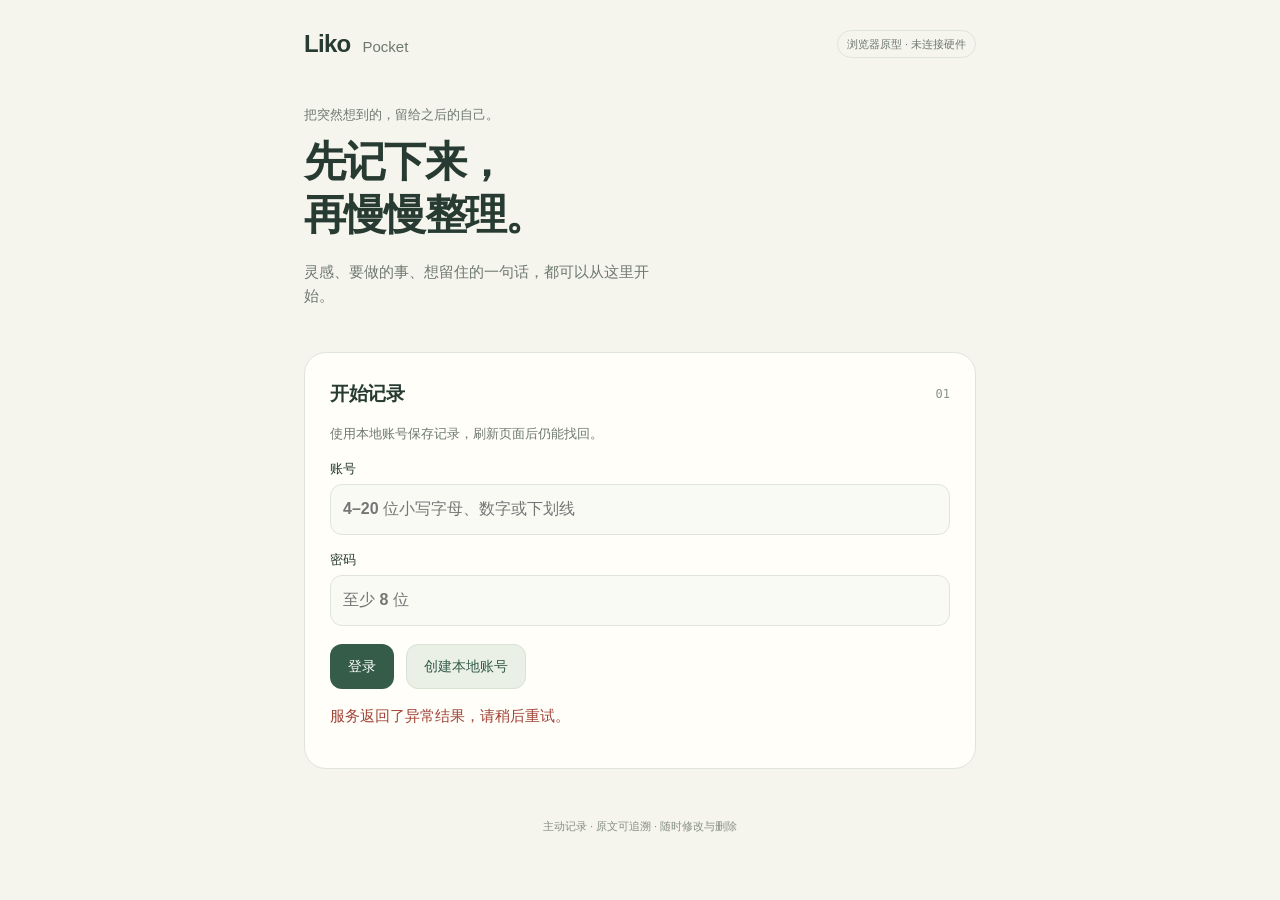
==== backend/pocket-ui/index.html @ daebbeee "feat: 启动 Liko Pocket 本地记录与语音接入原型" ====
<!doctype html>
<html lang="zh-CN">
<head>
  <meta charset="utf-8"><meta name="viewport" content="width=device-width,initial-scale=1,viewport-fit=cover">
  <meta name="color-scheme" content="light"><title>Liko Pocket · 随手记住</title>
  <link rel="stylesheet" href="style.css"><script src="app.js" defer></script>
</head>
<body>
  <main>
    <header><a class="brand" href="/pocket/">Liko <span>Pocket</span></a><span class="badge">浏览器原型 · 未连接硬件</span></header>
    <section class="intro"><p class="eyebrow">把突然想到的，留给之后的自己。</p><h1>先记下来，<br>再慢慢整理。</h1><p>灵感、要做的事、想留住的一句话，都可以从这里开始。</p></section>
    <section id="account" class="card">
      <div class="section-heading"><h2>开始记录</h2><span class="step">01</span></div>
      <p class="muted">使用本地账号保存记录，刷新页面后仍能找回。</p>
      <form id="auth-form"><label>账号<input id="username" autocomplete="username" required minlength="4" maxlength="20" placeholder="4–20 位小写字母、数字或下划线"></label><label>密码<input id="password" type="password" autocomplete="current-password" required minlength="8" maxlength="128" placeholder="至少 8 位"></label><div class="actions"><button type="submit" id="login-button">登录</button><button type="button" class="secondary" id="register-button">创建本地账号</button></div></form>
      <p id="auth-status" role="status" aria-live="polite"></p>
      <div id="recovery" hidden><strong>请保存一次性恢复码</strong><p id="recovery-code" class="code"></p><p class="muted">忘记密码时会用到；此处只展示一次。</p><button id="continue-recording" type="button">已保存，开始记录</button></div>
    </section>
    <div id="workspace" hidden>
      <div class="user-bar"><span id="current-user"></span><button id="logout" class="text-button">退出账号</button></div>
      <section class="card">
        <div class="section-heading"><h2>记一条</h2><span class="step">01</span></div>
        <p class="muted" id="capabilities">正在检查记录服务…</p>
        <label for="note-text" class="sr-only">记录内容</label><textarea id="note-text" rows="5" maxlength="4000" placeholder="例如：周五前把访谈提纲发给老师。"></textarea>
        <div class="recording-bar"><button id="record-button" class="secondary" disabled>开始录音</button><span id="recording-status" class="muted" role="status">单次最多 60 秒</span></div>
        <audio id="audio-preview" controls hidden></audio><button id="retry-voice" class="text-button" hidden>重新识别这段录音</button>
        <div class="actions"><button id="save-button">保存记录</button><span id="save-status" role="status" aria-live="polite"></span></div>
      </section>
      <section class="notes-section">
        <div class="section-heading"><h2>找回之前的想法</h2><span class="step">02</span></div>
        <form id="search-form" class="search"><label class="sr-only" for="query">搜索记录关键词</label><input id="query" maxlength="100" placeholder="搜索原文关键词，例如「访谈」"><label class="sr-only" for="kind-filter">记录类型</label><select id="kind-filter"><option value="">全部</option><option value="note">随手记</option><option value="idea">灵感</option><option value="task">待办</option></select><button type="submit" class="secondary">查找</button></form>
        <p id="list-status" role="status" aria-live="polite" class="muted"></p><div id="notes"></div>
      </section>
    </div>
    <footer>主动记录 · 原文可追溯 · 随时修改与删除</footer>
  </main>
  <dialog id="edit-dialog"><form id="edit-form"><div class="section-heading"><h2>修改记录</h2><button type="button" id="close-editor" class="text-button">关闭</button></div><label>记录正文<textarea id="edit-text" rows="7" maxlength="4000" required></textarea></label><label>类型<select id="edit-kind"><option value="note">随手记</option><option value="idea">灵感</option><option value="task">待办</option></select></label><p class="muted">保存修改后会清除旧的自动整理结果；初始原文保留在详情中，方便核对。</p><p id="edit-status" role="status"></p><div class="actions"><button id="edit-save" type="submit">保存修改</button><button id="delete-button" type="button" class="danger">删除记录</button></div></form></dialog>
</body></html>
---- backend/pocket-ui/style.css ----
:root{font-family:-apple-system,BlinkMacSystemFont,"Segoe UI","PingFang SC",sans-serif;color:#273b32;background:#f5f4ed;font-size:15px;line-height:1.65;--green:#345c48;--muted:#6e796e;--border:#e0e5d9}*{box-sizing:border-box}body{margin:0}main{max-width:720px;margin:auto;padding:24px 24px calc(28px + env(safe-area-inset-bottom))}header,.section-heading,.actions,.recording-bar,.user-bar{display:flex;align-items:center;justify-content:space-between;gap:12px}.brand{font-size:24px;font-weight:750;letter-spacing:-.7px;text-decoration:none;color:inherit}.brand span{font-size:15px;font-weight:500;letter-spacing:0;color:var(--muted);margin-left:6px}.badge{font-size:11px;border:1px solid var(--border);border-radius:50px;padding:4px 9px;color:var(--muted);white-space:nowrap}.intro{padding:40px 0 28px}.eyebrow{font-size:13px;color:var(--muted);margin:0 0 10px}h1{font-size:42px;letter-spacing:-1.8px;line-height:1.27;font-weight:650;margin:0 0 18px}.intro>p:last-child{color:var(--muted);max-width:360px}h2{font-size:19px;letter-spacing:-.3px;margin:0}.card{background:#fffef9;border:1px solid var(--border);border-radius:22px;padding:25px;margin-bottom:24px}.step{font:12px ui-monospace,monospace;color:#879687}.muted{color:var(--muted);font-size:13px}.section-heading{margin-bottom:12px}.user-bar{font-size:13px;margin:0 4px 14px}.user-bar>span{overflow-wrap:anywhere}label{display:block;font-size:13px;font-weight:550;margin-top:14px}input,textarea,select,button{font:inherit}input,textarea,select{background:#f9faf4;border:1px solid var(--border);border-radius:12px;color:inherit;padding:11px 12px;width:100%;outline-offset:3px;font-size:16px}input{margin-top:5px}textarea{resize:vertical;display:block;min-height:100px}textarea:focus,input:focus,select:focus{outline:2px solid #81a78c;border-color:transparent}button{border:1px solid transparent;border-radius:12px;padding:10px 17px;background:var(--green);color:white;cursor:pointer;font-weight:550;white-space:nowrap;font-size:14px;min-height:44px}button.secondary{background:#eaf0e5;color:#345c48;border-color:#d8e2d3}button.text-button{background:transparent;color:var(--green);padding:4px 6px;font-size:13px}button.danger{background:#f9eae5;color:#914d40}button:disabled{cursor:default;opacity:.5}button:focus-visible{outline:3px solid #a2bc6f;outline-offset:3px}.actions{justify-content:flex-start;flex-wrap:wrap;margin-top:18px}.actions>span{font-size:13px;color:var(--muted);overflow-wrap:anywhere}.recording-bar{justify-content:flex-start;margin-top:12px;flex-wrap:wrap}.recording-bar button.is-recording{background:#fae5df;color:#a24336}.recording-bar span{font-size:12px}audio{width:100%;margin-top:12px}.notes-section{padding:12px 0}.search{display:grid;grid-template-columns:minmax(0,1fr) 98px auto;align-items:center;gap:8px}.search input{margin:0;min-width:0}.search select{padding:11px 8px}.note{background:#fffef9;border:1px solid var(--border);border-radius:18px;padding:19px 21px;margin:12px 0}.note-header{display:flex;justify-content:space-between;gap:12px}.note-title{font-size:16px;font-weight:600;margin:0;white-space:pre-wrap;overflow-wrap:anywhere}.note-meta{font-size:11px;color:var(--muted);margin:8px 0 13px}.note-body{white-space:pre-wrap;overflow-wrap:anywhere;margin:0}.note details{margin-top:14px;font-size:12px;color:var(--muted)}.note summary{cursor:pointer}.note details p{white-space:pre-wrap;overflow-wrap:anywhere}.note ul{font-size:13px;padding-left:18px}.note button.text-button{flex-shrink:0;align-self:flex-start}.note .actions{margin-top:12px}.empty{padding:30px 18px;text-align:center;border:1px dashed #ced8c9;border-radius:18px;color:var(--muted);font-size:13px}.error{color:#a24336!important}.code{font:15px ui-monospace,monospace;overflow-wrap:anywhere;background:#eaf0e5;padding:12px;border-radius:9px}#recovery{margin-top:20px;padding-top:18px;border-top:1px solid var(--border)}footer{color:#879083;text-align:center;font-size:11px;padding:24px 0 5px}dialog{border:1px solid var(--border);border-radius:20px;padding:25px;width:min(92vw,560px);max-height:90vh;color:inherit;background:#fffef9}dialog::backdrop{background:#233b3160;backdrop-filter:blur(3px)}.sr-only{position:absolute;width:1px;height:1px;padding:0;margin:-1px;overflow:hidden;clip:rect(0,0,0,0);white-space:nowrap;border:0}[hidden]{display:none!important}@media(max-width:440px){main{padding:18px 17px 32px}.intro{padding-top:30px}h1{font-size:37px}.card{padding:20px}.search{grid-template-columns:minmax(0,1fr) 82px}.search button{grid-column:1/-1}.badge{font-size:10px;padding:3px 7px}.note{padding:17px}.brand{font-size:22px}.brand span{font-size:13px}.actions>span{flex-basis:100%}}
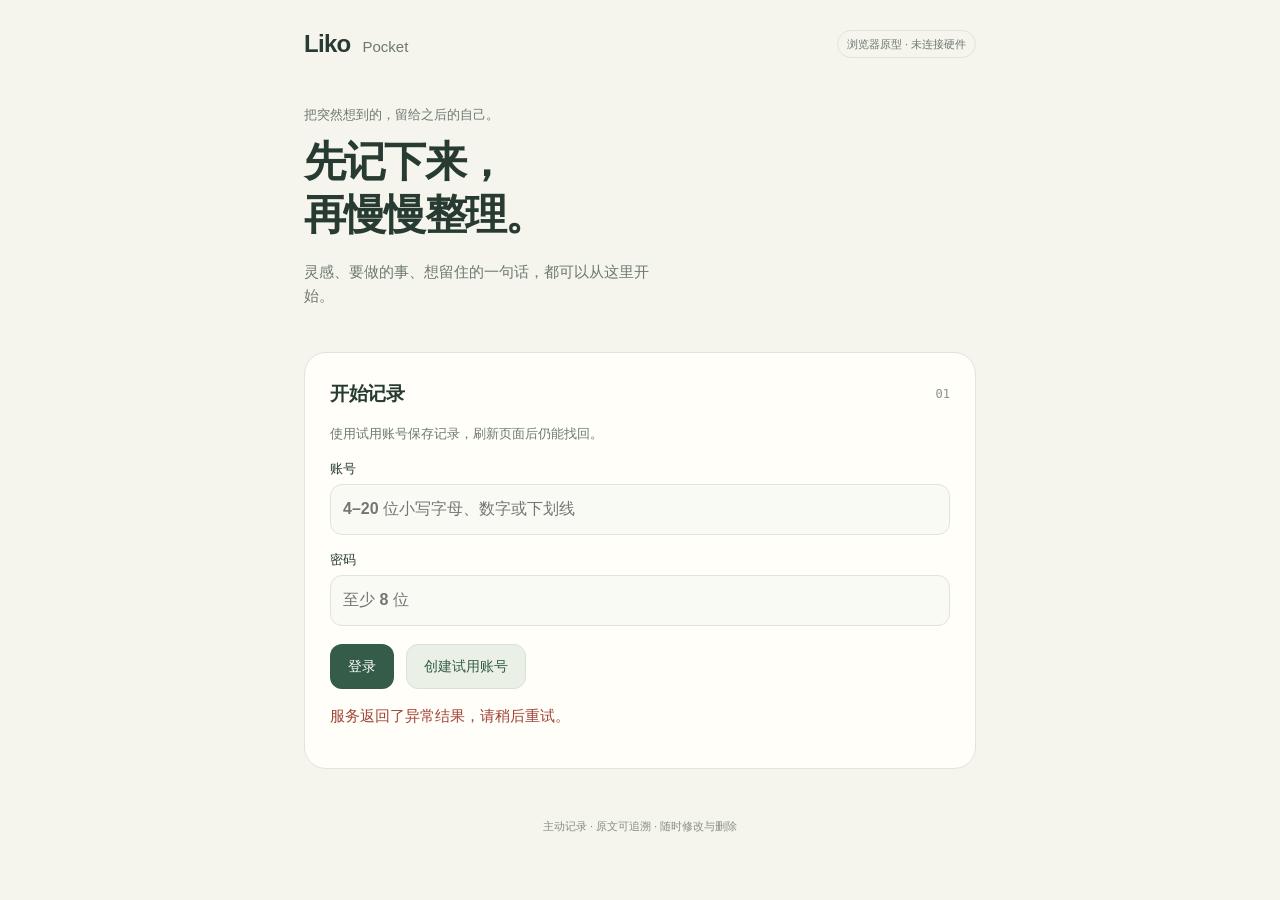
==== commit 91e4aa44: "feat: 复用现有模型配置并验证 Pocket 语音与整理预览" ====
--- a/backend/pocket-ui/index.html
+++ b/backend/pocket-ui/index.html
@@ -11,8 +11,8 @@
     <section class="intro"><p class="eyebrow">把突然想到的，留给之后的自己。</p><h1>先记下来，<br>再慢慢整理。</h1><p>灵感、要做的事、想留住的一句话，都可以从这里开始。</p></section>
     <section id="account" class="card">
       <div class="section-heading"><h2>开始记录</h2><span class="step">01</span></div>
-      <p class="muted">使用本地账号保存记录，刷新页面后仍能找回。</p>
-      <form id="auth-form"><label>账号<input id="username" autocomplete="username" required minlength="4" maxlength="20" placeholder="4–20 位小写字母、数字或下划线"></label><label>密码<input id="password" type="password" autocomplete="current-password" required minlength="8" maxlength="128" placeholder="至少 8 位"></label><div class="actions"><button type="submit" id="login-button">登录</button><button type="button" class="secondary" id="register-button">创建本地账号</button></div></form>
+      <p class="muted">使用试用账号保存记录，刷新页面后仍能找回。</p>
+      <form id="auth-form"><label>账号<input id="username" autocomplete="username" required minlength="4" maxlength="20" placeholder="4–20 位小写字母、数字或下划线"></label><label>密码<input id="password" type="password" autocomplete="current-password" required minlength="8" maxlength="128" placeholder="至少 8 位"></label><div class="actions"><button type="submit" id="login-button">登录</button><button type="button" class="secondary" id="register-button">创建试用账号</button></div></form>
       <p id="auth-status" role="status" aria-live="polite"></p>
       <div id="recovery" hidden><strong>请保存一次性恢复码</strong><p id="recovery-code" class="code"></p><p class="muted">忘记密码时会用到；此处只展示一次。</p><button id="continue-recording" type="button">已保存，开始记录</button></div>
     </section>
